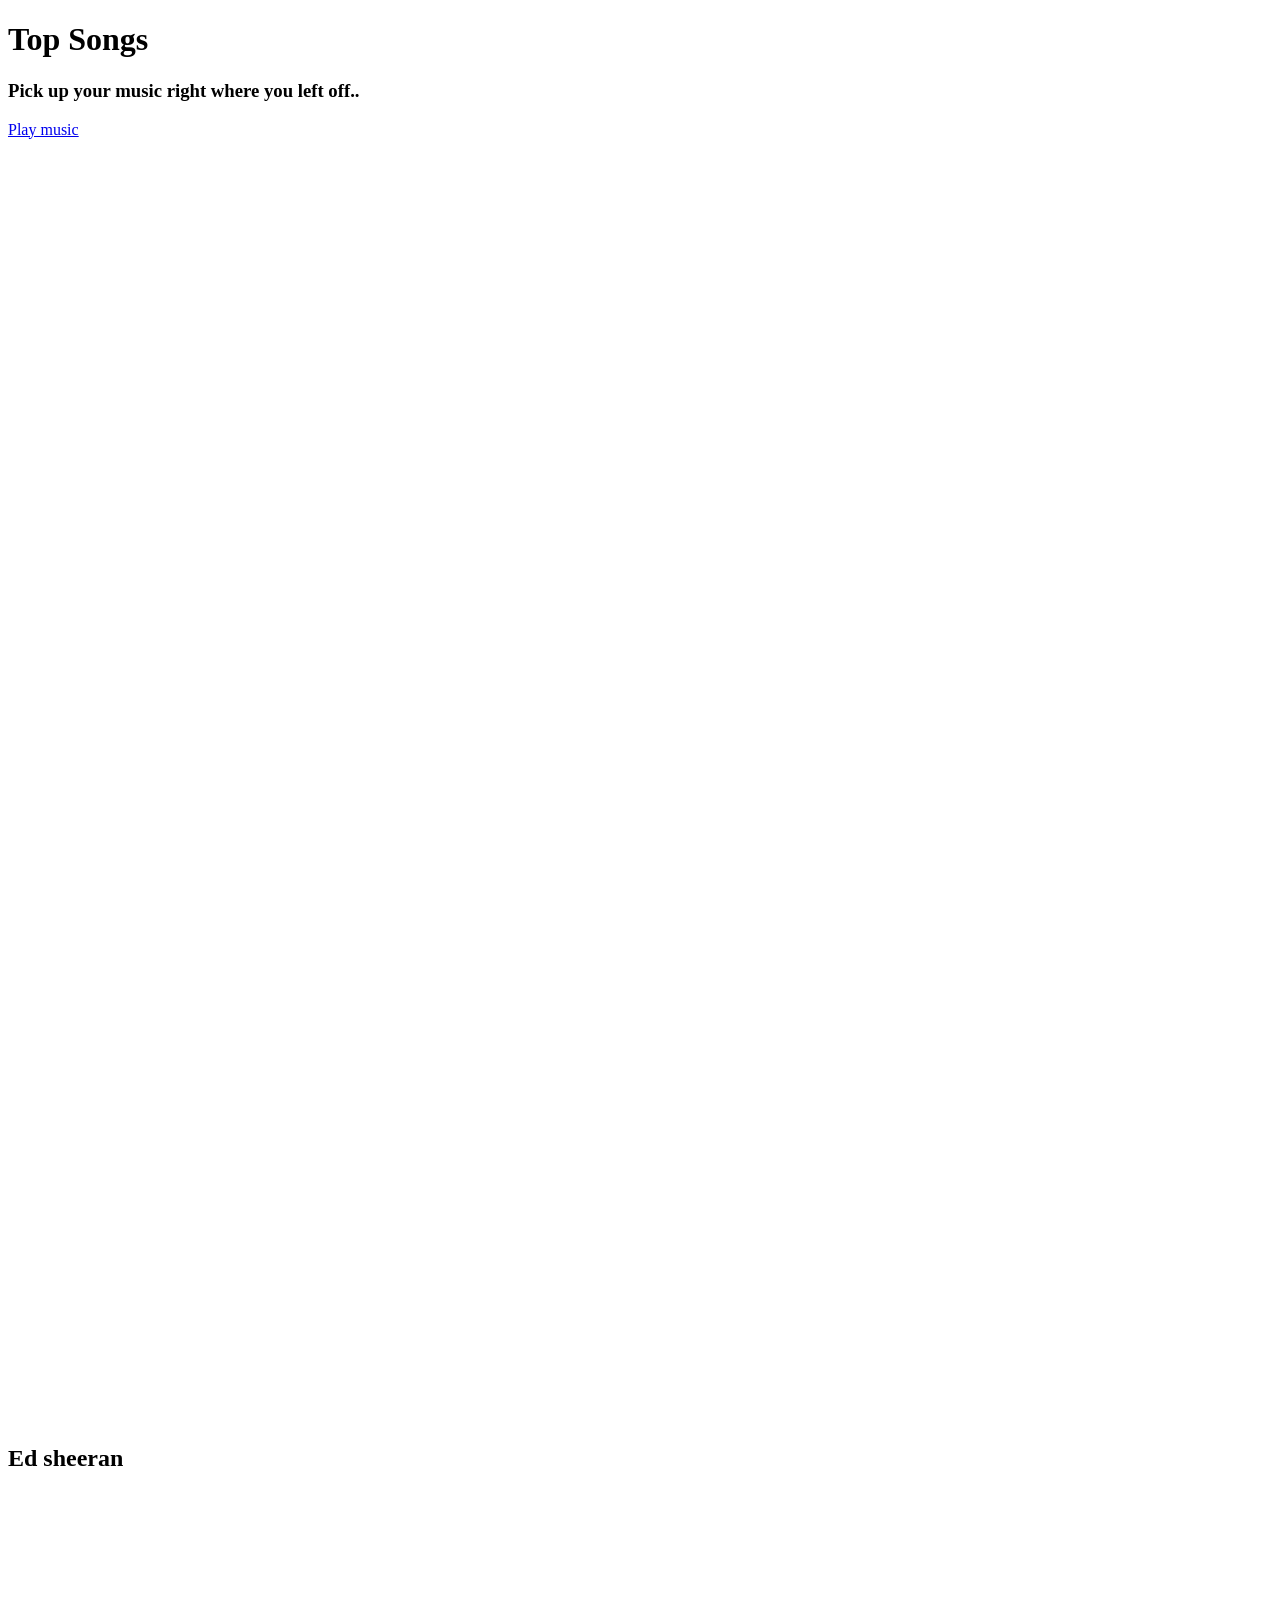
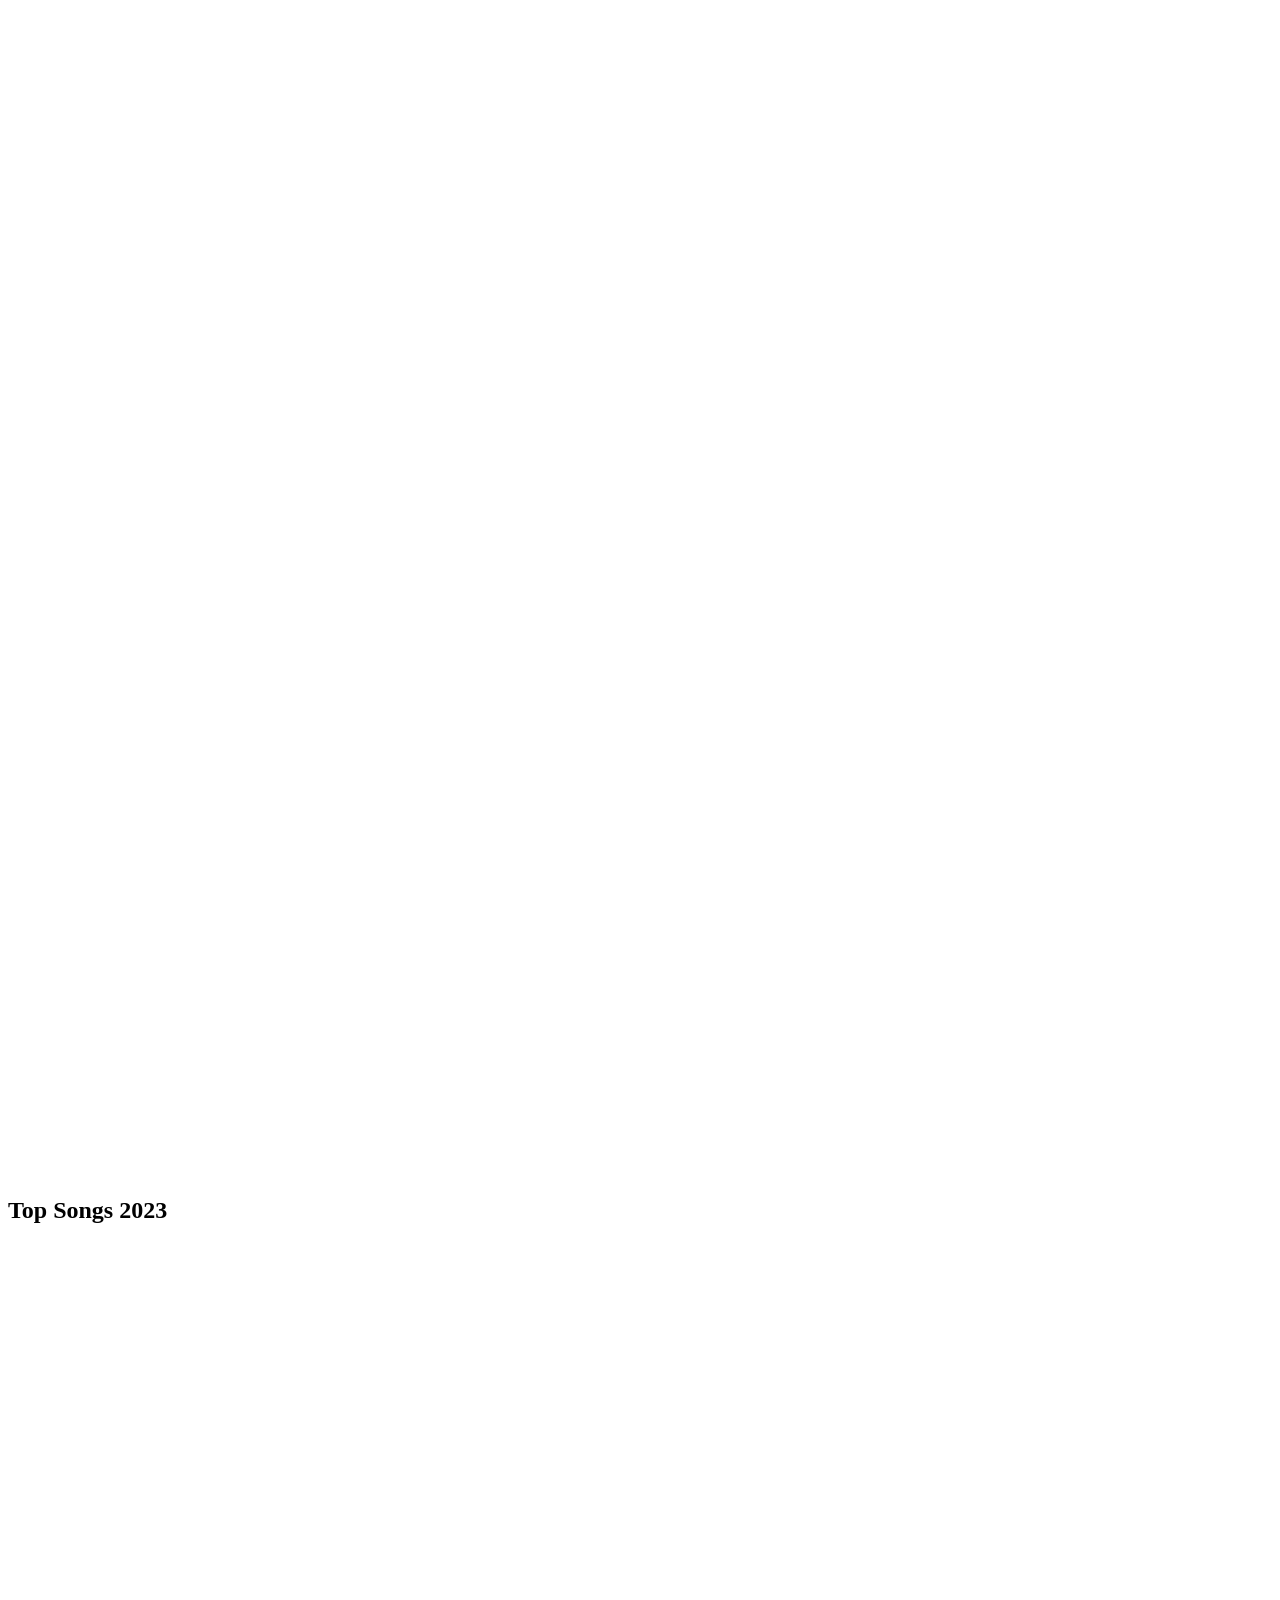
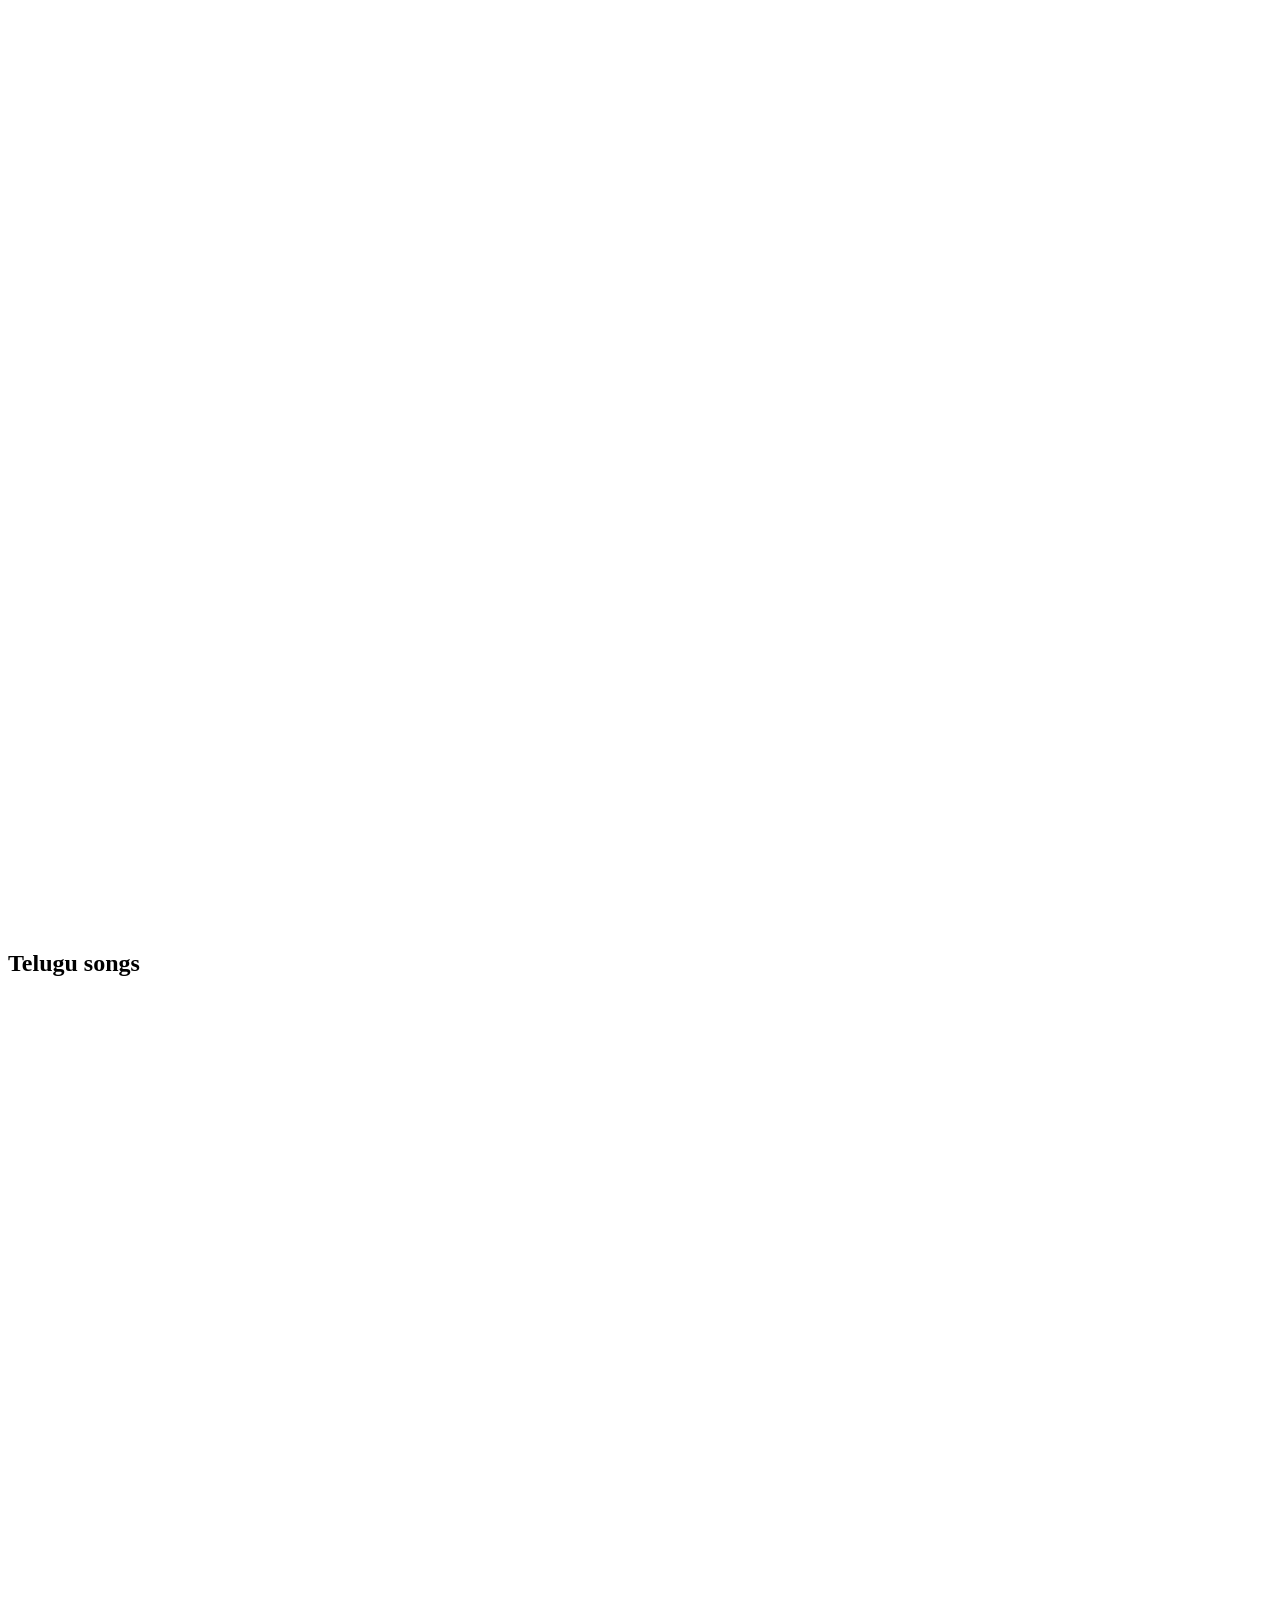
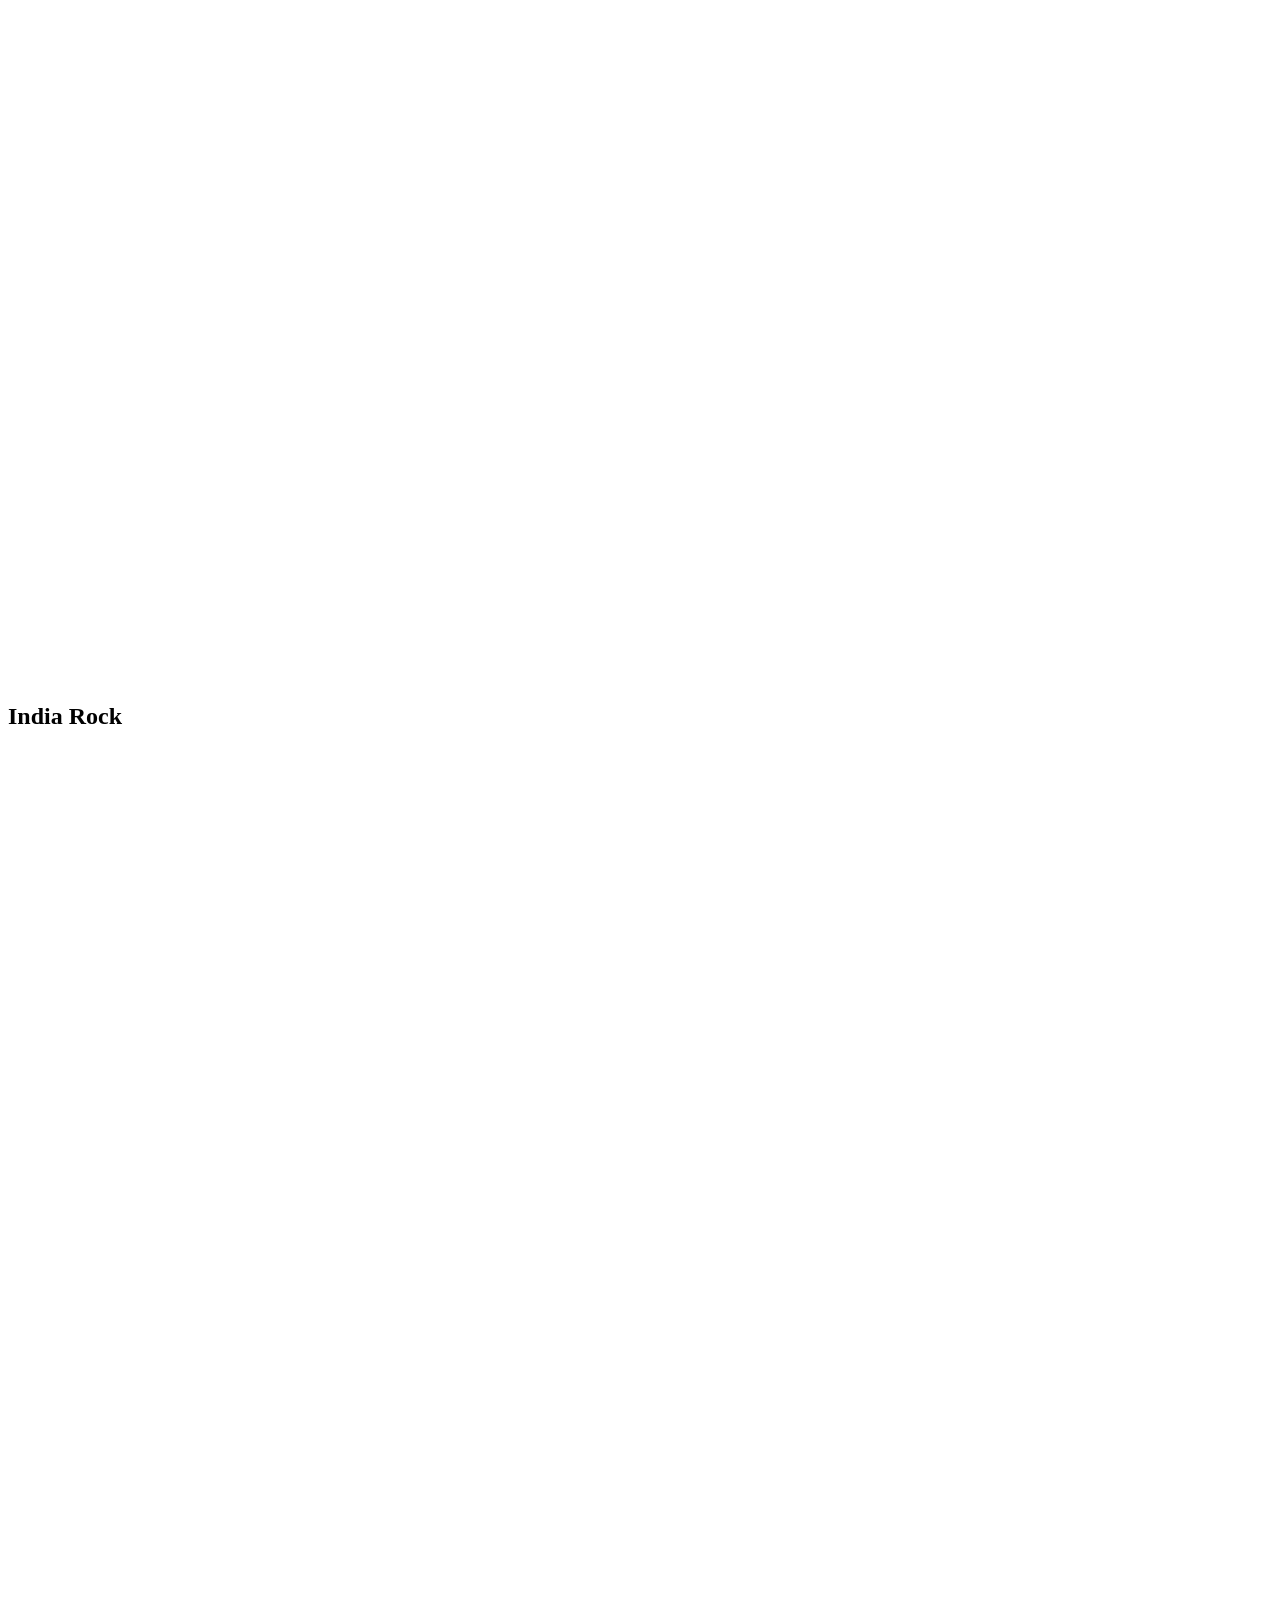
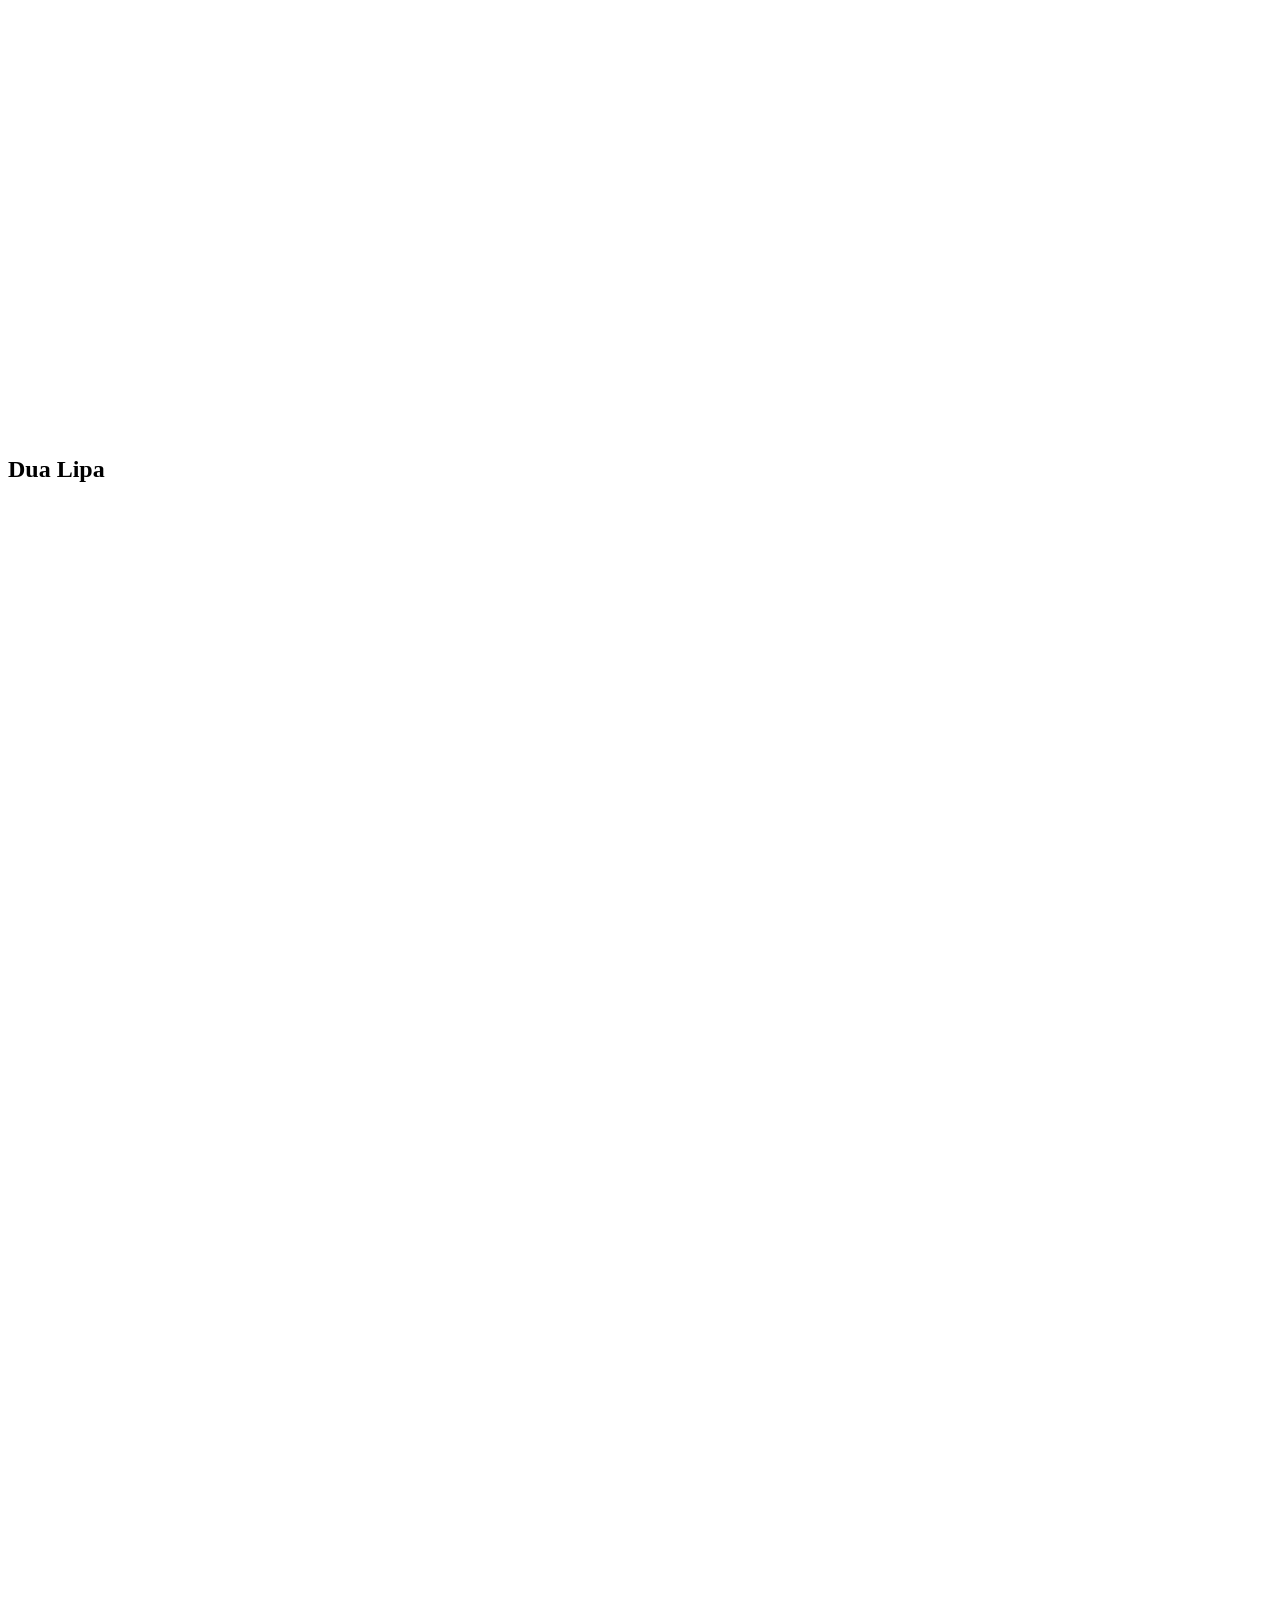
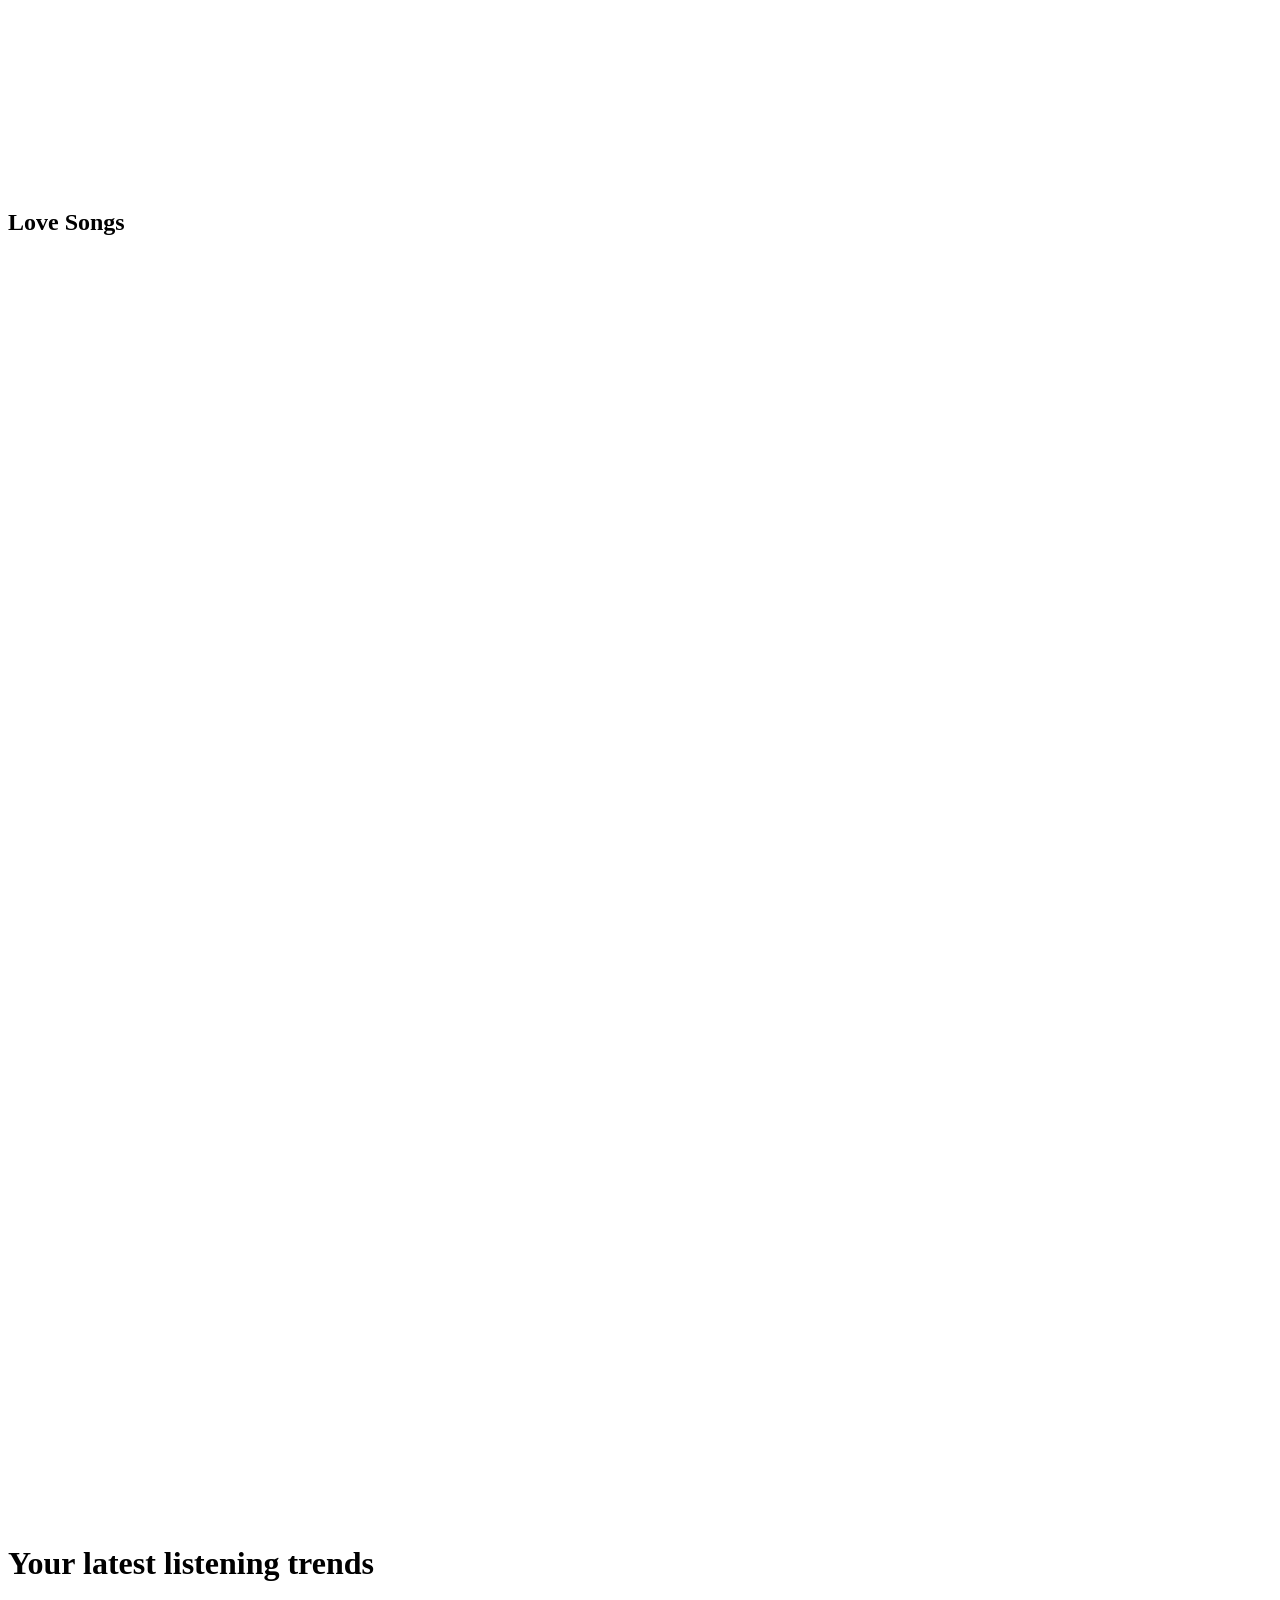
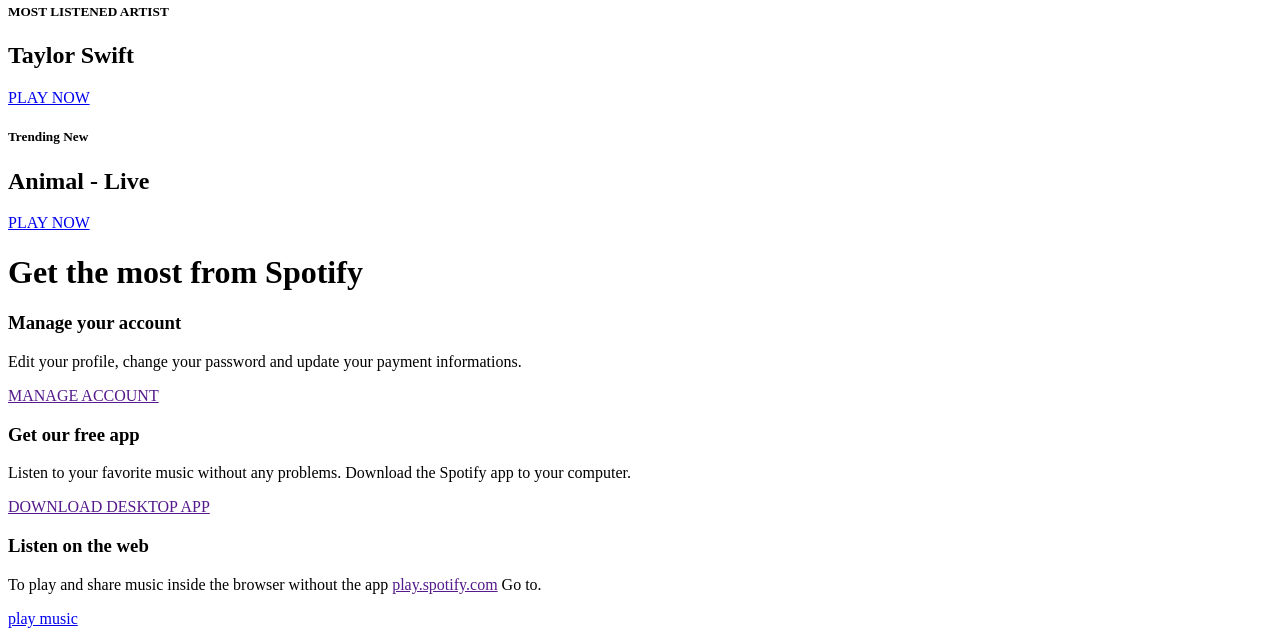
==== index.html @ aa1a3531 "Added Pages / Html" ====
<!DOCTYPE html>
<html lang="en">
	<head>
		<meta charset="UTF-8" />
		<meta name="viewport" content="width=device-width, initial-scale=1.0" />
		<link rel="stylesheet" href="./css/main.css" />
		<link rel="stylesheet" href="./css/fonts.css" />
		<link rel="stylesheet" href="./css/animation.css">
		<link rel="stylesheet" href="./css/responsive.css">
		<title>Listening is everything - Spotify</title>
		<link rel="icon" href="https://www.scdn.co/i/_global/favicon.png" />
		<link
			href="https://fonts.googleapis.com/css2?family=DM+Sans:wght@400;500;700&display=swap"
			rel="stylesheet"
		/>
	</head>
	<body>
		<!--Header-->
		<custom-header></custom-header>
		<!--Header-->

		<div class="home_main">
			<div class="hm_gradient-1"></div>
			<div class="hm_gradient-2"></div>
			<div class="container hm_cont">
				<span class="home_text">
					<!-- <small>Recently Songs</small> -->
					<h1 class="">Top Songs</h1>
					<h3>Pick up your music right where you left off..</h3>
					<!-- <a class="green_btn" role="button" href="https://spotify-clone-oguz3.web.app/">Play music</a> -->
					<a class="green_btn" role="button" href="Spotify-songs/songs.html">Play music</a>
                </span>
                <span class="home_cards">
                    <div class="hm_card opacity_anim">
                        <div class="box">
                            <img src="./assets/b3.jpg" alt="">
                        </div>
                        <div class="box_details">
							<div class="play-icon">
								<a href="Spotify-songs/songs.html">
									<svg id="album-play" viewBox="0 0 25.4 25.4">
										<path fill="#ffffff" d="M12.7,25.4A12.7,12.7,0,1,1,25.4,12.7,12.71,12.71,0,0,1,12.7,25.4Zm0-24A11.3,11.3,0,1,0,24,12.7,11.31,11.31,0,0,0,12.7,1.4Z"></path>
										<path fill="#ffffff" d="M11,16.47,17,13a.34.34,0,0,0,0-.59L11,8.93a.34.34,0,0,0-.51.29v7A.34.34,0,0,0,11,16.47Z"></path>
										<path fill="#ffffff" d="M12.7,25.4A12.7,12.7,0,1,1,25.4,12.7,12.71,12.71,0,0,1,12.7,25.4Zm0-24A11.3,11.3,0,1,0,24,12.7,11.31,11.31,0,0,0,12.7,1.4Z"></path>
										<path fill="#ffffff" d="M11,16.47,17,13a.34.34,0,0,0,0-.59L11,8.93a.34.34,0,0,0-.51.29v7A.34.34,0,0,0,11,16.47Z"></path>
									</svg>
								</a>
							</div>
							<h2>Ed sheeran</h2>
						</div>
                    </div>
                    <div class="hm_card opacity_anim-1d">
                        <div class="box">
                            <img src="./assets/b1.jfif" alt="">
                        </div>
                        <div class="box_details">
							<div class="play-icon">
								<a href="Spotify-songs/songs.html">
									<svg id="album-play" viewBox="0 0 25.4 25.4">
										<path fill="#ffffff" d="M12.7,25.4A12.7,12.7,0,1,1,25.4,12.7,12.71,12.71,0,0,1,12.7,25.4Zm0-24A11.3,11.3,0,1,0,24,12.7,11.31,11.31,0,0,0,12.7,1.4Z"></path>
										<path fill="#ffffff" d="M11,16.47,17,13a.34.34,0,0,0,0-.59L11,8.93a.34.34,0,0,0-.51.29v7A.34.34,0,0,0,11,16.47Z"></path>
										<path fill="#ffffff" d="M12.7,25.4A12.7,12.7,0,1,1,25.4,12.7,12.71,12.71,0,0,1,12.7,25.4Zm0-24A11.3,11.3,0,1,0,24,12.7,11.31,11.31,0,0,0,12.7,1.4Z"></path>
										<path fill="#ffffff" d="M11,16.47,17,13a.34.34,0,0,0,0-.59L11,8.93a.34.34,0,0,0-.51.29v7A.34.34,0,0,0,11,16.47Z"></path>
									</svg>
								</a>
							</div>
							<h2> Top Songs 2023</h2>
						</div>
                    </div>
                    <div class="hm_card opacity_anim-2d">
                        <div class="box">
                            <img src="./assets/b5.jfif" alt="">
                        </div>
                        <div class="box_details">
							<div class="play-icon">
								<a href="Spotify-songs/songs.html#8">
									<svg id="album-play" viewBox="0 0 25.4 25.4">
										<path fill="#ffffff" d="M12.7,25.4A12.7,12.7,0,1,1,25.4,12.7,12.71,12.71,0,0,1,12.7,25.4Zm0-24A11.3,11.3,0,1,0,24,12.7,11.31,11.31,0,0,0,12.7,1.4Z"></path>
										<path fill="#ffffff" d="M11,16.47,17,13a.34.34,0,0,0,0-.59L11,8.93a.34.34,0,0,0-.51.29v7A.34.34,0,0,0,11,16.47Z"></path>
										<path fill="#ffffff" d="M12.7,25.4A12.7,12.7,0,1,1,25.4,12.7,12.71,12.71,0,0,1,12.7,25.4Zm0-24A11.3,11.3,0,1,0,24,12.7,11.31,11.31,0,0,0,12.7,1.4Z"></path>
										<path fill="#ffffff" d="M11,16.47,17,13a.34.34,0,0,0,0-.59L11,8.93a.34.34,0,0,0-.51.29v7A.34.34,0,0,0,11,16.47Z"></path>
									</svg>
								</a>
							</div>
							<h2>Telugu songs</h2>
						</div>
                    </div>
                    <div class="hm_card opacity_anim">
                        <div class="box">
                            <img src="./assets/b8.jfif" alt="">
                        </div>
                        <div class="box_details">
							<div class="play-icon">
								<a href="https://open.spotify.com/album/1zRi3hQRS6HAUCf84qMnN8">
									<svg id="album-play" viewBox="0 0 25.4 25.4">
										<path fill="#ffffff" d="M12.7,25.4A12.7,12.7,0,1,1,25.4,12.7,12.71,12.71,0,0,1,12.7,25.4Zm0-24A11.3,11.3,0,1,0,24,12.7,11.31,11.31,0,0,0,12.7,1.4Z"></path>
										<path fill="#ffffff" d="M11,16.47,17,13a.34.34,0,0,0,0-.59L11,8.93a.34.34,0,0,0-.51.29v7A.34.34,0,0,0,11,16.47Z"></path>
										<path fill="#ffffff" d="M12.7,25.4A12.7,12.7,0,1,1,25.4,12.7,12.71,12.71,0,0,1,12.7,25.4Zm0-24A11.3,11.3,0,1,0,24,12.7,11.31,11.31,0,0,0,12.7,1.4Z"></path>
										<path fill="#ffffff" d="M11,16.47,17,13a.34.34,0,0,0,0-.59L11,8.93a.34.34,0,0,0-.51.29v7A.34.34,0,0,0,11,16.47Z"></path>
									</svg>
								</a>
							</div>
							<h2>India Rock</h2>
						</div>
                    </div>
                    <div class="hm_card opacity_anim-1d">
                        <div class="box">
                            <img src="./assets/b7.webp" alt="">
                        </div>
                        <div class="box_details">
							<div class="play-icon">
								<a href="https://open.spotify.com/artist/6M2wZ9GZgrQXHCFfjv46we">
									<svg id="album-play" viewBox="0 0 25.4 25.4">
										<path fill="#ffffff" d="M12.7,25.4A12.7,12.7,0,1,1,25.4,12.7,12.71,12.71,0,0,1,12.7,25.4Zm0-24A11.3,11.3,0,1,0,24,12.7,11.31,11.31,0,0,0,12.7,1.4Z"></path>
										<path fill="#ffffff" d="M11,16.47,17,13a.34.34,0,0,0,0-.59L11,8.93a.34.34,0,0,0-.51.29v7A.34.34,0,0,0,11,16.47Z"></path>
										<path fill="#ffffff" d="M12.7,25.4A12.7,12.7,0,1,1,25.4,12.7,12.71,12.71,0,0,1,12.7,25.4Zm0-24A11.3,11.3,0,1,0,24,12.7,11.31,11.31,0,0,0,12.7,1.4Z"></path>
										<path fill="#ffffff" d="M11,16.47,17,13a.34.34,0,0,0,0-.59L11,8.93a.34.34,0,0,0-.51.29v7A.34.34,0,0,0,11,16.47Z"></path>
									</svg>
								</a>
							</div>
							<h2>Dua Lipa</h2>
						</div>
                    </div>
                    <div class="hm_card opacity_anim-2d">
                        <div class="box">
                            <img src="./assets/b4.jfif" alt="">
                        </div>
                        <div class="box_details">
							<div class="play-icon">
								<a href="https://open.spotify.com/artist/1mYsTxnqsietFxj1OgoGbG">
									<svg id="album-play" viewBox="0 0 25.4 25.4">
										<path fill="#ffffff" d="M12.7,25.4A12.7,12.7,0,1,1,25.4,12.7,12.71,12.71,0,0,1,12.7,25.4Zm0-24A11.3,11.3,0,1,0,24,12.7,11.31,11.31,0,0,0,12.7,1.4Z"></path>
										<path fill="#ffffff" d="M11,16.47,17,13a.34.34,0,0,0,0-.59L11,8.93a.34.34,0,0,0-.51.29v7A.34.34,0,0,0,11,16.47Z"></path>
										<path fill="#ffffff" d="M12.7,25.4A12.7,12.7,0,1,1,25.4,12.7,12.71,12.71,0,0,1,12.7,25.4Zm0-24A11.3,11.3,0,1,0,24,12.7,11.31,11.31,0,0,0,12.7,1.4Z"></path>
										<path fill="#ffffff" d="M11,16.47,17,13a.34.34,0,0,0,0-.59L11,8.93a.34.34,0,0,0-.51.29v7A.34.34,0,0,0,11,16.47Z"></path>
									</svg>
								</a>
							</div>
							<h2>Love Songs</h2>
						</div>
                    </div>
                </span>
            </div>
            <div class="container">
                <div class="arrow-scroll-down slide-top">
                    <a href="#last_listen">
						<svg id="arrow-scroll-down" viewBox="0 0 32 32">
							<polygon fill="#ffffff" points="15.98 22.43 7.28 13.73 8.7 12.32 15.98 19.6 23.28 12.3 24.7 13.72 15.98 22.43"></polygon>
							<path fill="#ffffff" d="M16,32A16,16,0,1,1,32,16,16,16,0,0,1,16,32ZM16,2A14,14,0,1,0,30,16,14,14,0,0,0,16,2Z"></path>
						</svg>
					</a>
                </div>
            </div>
        </div>
        
        <div id="last_listen" class="last_listen">
            <div class="container">
                <h1>
Your latest listening trends</h1>
                <div class="ll_row">
                    <span >
                        <div class="ll_card">
                            <span class="txt">
                                <h5>MOST LISTENED ARTIST</h5>
                                <h2>Taylor Swift</h2>
                                <a href="Spotify-songs/songs.html">PLAY NOW</a>
                            </span>
                            <span class="img">
                                <img src="./assets/b2.png" alt="">
                            </span>
                            <span class="bg_filt"></span>
                        </div>
                    </span>
                    <span >
                        <div class="ll_card">
                            <span class="txt">
                                <h5>Trending New</h5>
                                <h2>Animal - Live</h2>
                                <a href="Spotify-songs/songs.html">PLAY NOW</a>
                            </span>
                            <span class="img">
                                <img src="./assets/b9.jpg" alt="">
                            </span>
                            <span class="bg_filt"></span>
                        </div>
                    </span>
                </div>
            </div>
		</div>
		
		<div class="home_links">
			<div class="container">
				<h1 class="title-1">Get the most from Spotify</h1>
			</div>
			<div class="container links">
				<div class="account_link">
					<h3 class="subtitle-1">Manage your account</h3>
					<p class="parag-1">Edit your profile, change your password and update your payment informations.</p>
					<a class="a_link" href="">MANAGE ACCOUNT</a>
				</div>
				<div class="app_link">
					<h3 class="subtitle-1">Get our free app</h3>
					<p class="parag-1">Listen to your favorite music without any problems. Download the Spotify app to your computer.</p>
					<a class="a_link" href="">DOWNLOAD DESKTOP APP</a>
				</div>
				<div class="web_link">
					<h3 class="subtitle-1">Listen on the web</h3>
					<p class="parag-1">To play and share music inside the browser without the app <a class="a_link" href="">play.spotify.com</a> Go to.</p>
					<a class="a_link" href="https://spotify-clone-oguz3.web.app/">play music</a>
				</div>
			</div>
		</div>

		<!--Footer-->
		<custom-footer></custom-footer>
		<!--Footer-->

		<div id="opacity" class="opacity"></div>
		<script src="./component/header.js"></script>
		<script src="./component/footer.js"></script>
		<script src="./js/main.js"></script>
	</body>
</html>
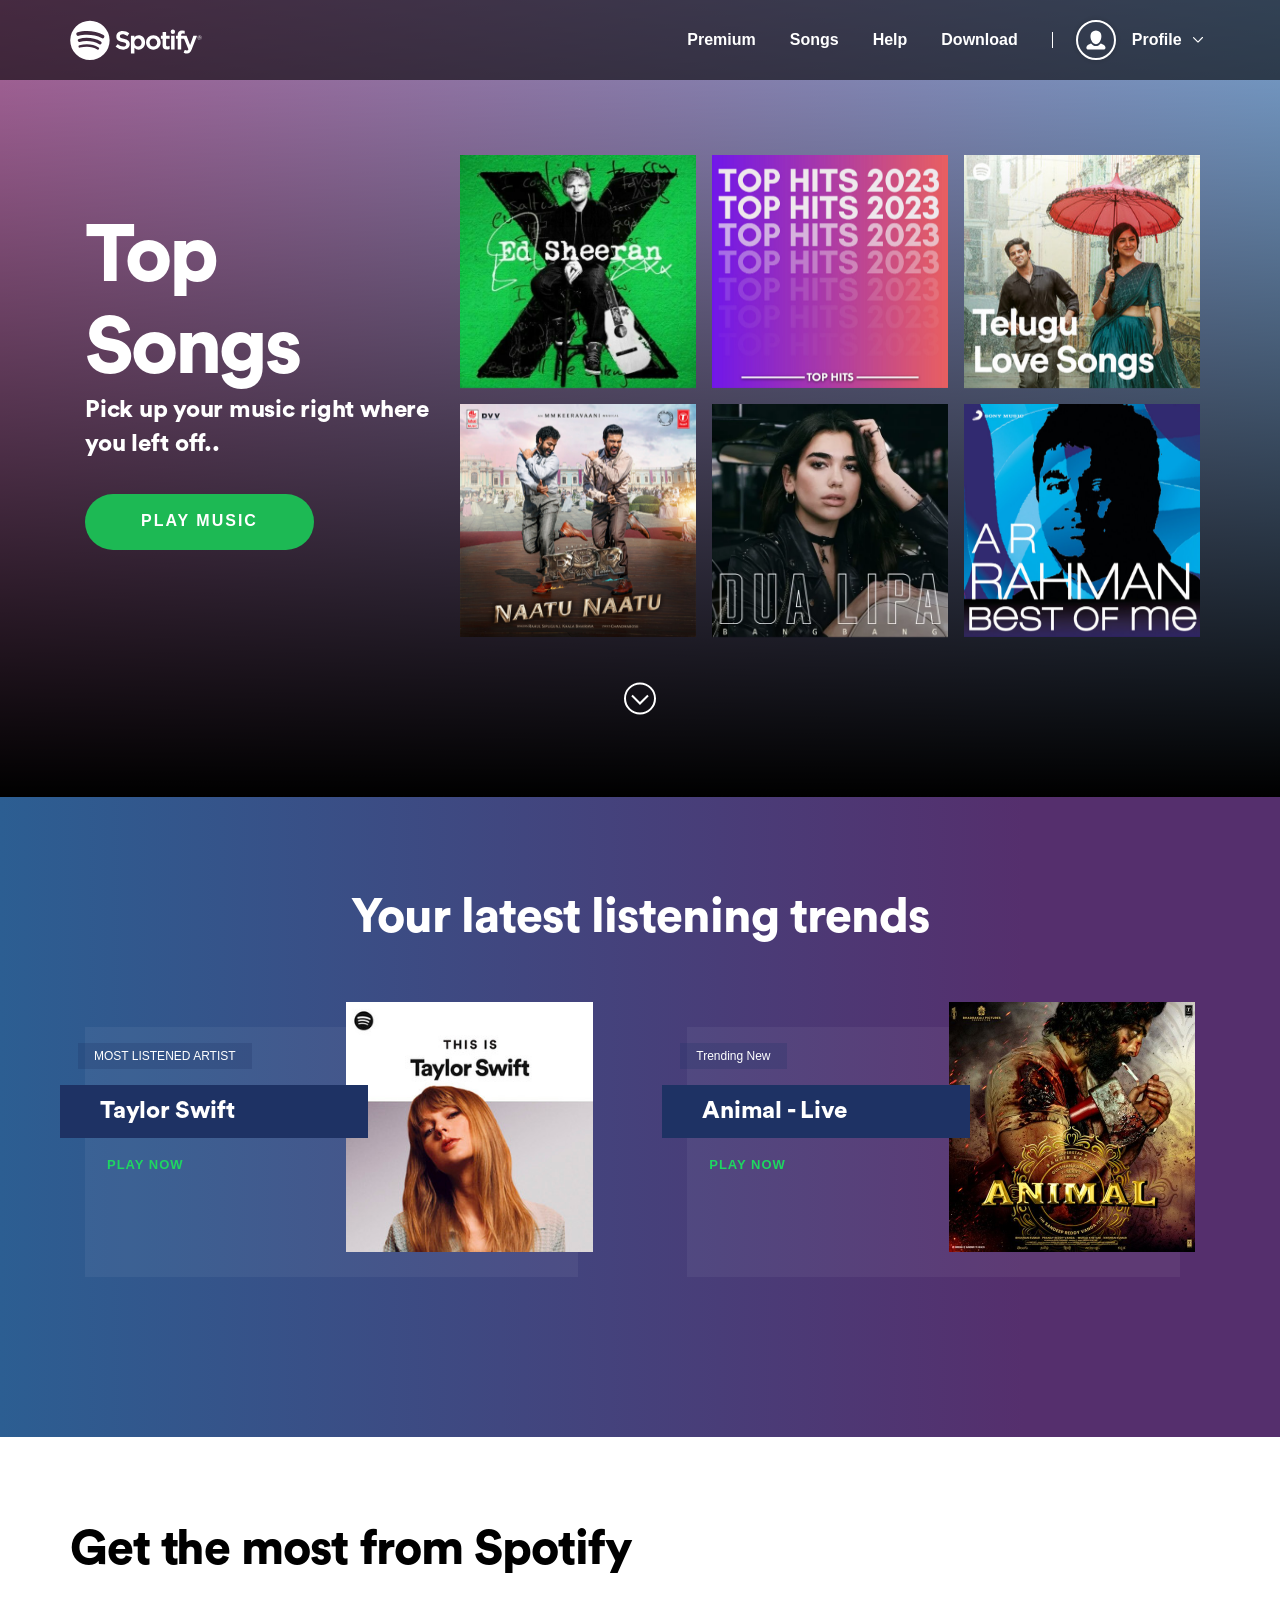
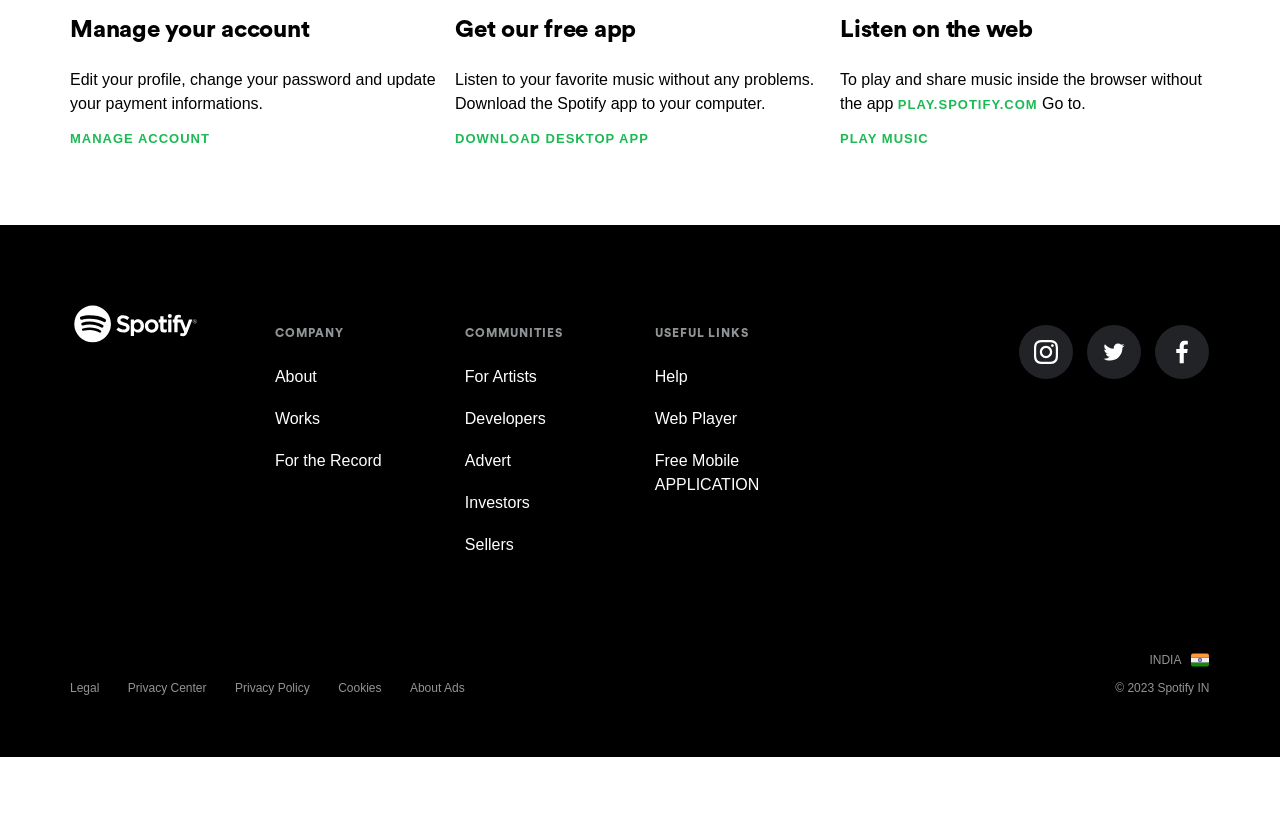
==== commit 180a77b1: "Changed the paths" ====
--- a/index.html
+++ b/index.html
@@ -28,7 +28,7 @@
 					<h1 class="">Top Songs</h1>
 					<h3>Pick up your music right where you left off..</h3>
 					<!-- <a class="green_btn" role="button" href="https://spotify-clone-oguz3.web.app/">Play music</a> -->
-					<a class="green_btn" role="button" href="Spotify-songs/songs.html">Play music</a>
+					<a class="green_btn" role="button" href="#">Play music</a>
                 </span>
                 <span class="home_cards">
                     <div class="hm_card opacity_anim">
--- a/css/main.css
+++ b/css/main.css
@@ -0,0 +1,923 @@
+:root {
+    --fadednav: rgba(0, 0, 0, 0.6);
+	--black: #000;
+	--white: #fff;
+    --faded: #d9dadc;
+    --linkgreen: #1DB954;
+    --hvrgreen: #1ed760;
+    --homebgcolor:#2D46B9;
+    --secondary: #919496;
+    --premiumblue: #1d75de;
+}
+html{
+    scroll-behavior: smooth;
+}
+* {
+	-webkit-box-sizing: border-box;
+	box-sizing: border-box;
+}
+body {
+	margin: 0;
+}
+.container {
+	width: 1170px;
+	margin: 0 auto;
+	padding: 0 15px;
+}
+.opacity{
+    position: absolute;
+    width: 100%;
+    height: 100vh;
+    top: 0;
+    left: 0;
+    z-index: -1;
+}
+.opacity.opa {
+    background-color: var(--fadednav);
+    z-index: 8;
+    overflow-x: hidden;
+}
+body.opa{
+    overflow-y: hidden;
+}
+/*
+    Header
+*/
+header {
+    background-color: var(--fadednav);
+    position: fixed;
+    right: 0;
+    left: 0;
+    top: 0;
+    z-index: 9;
+    transition: .4s;
+}
+.header {
+	display: grid;
+	grid-template-columns: 150px auto;
+	align-items: center;
+    height: 80px;
+}
+.navigation ul {
+	padding: 0px;
+	margin: 0px;
+	width: fit-content;
+	margin-left: auto;
+    display: flex;
+    align-items: center;
+}
+.navigation ul li {
+    display: inline-block;
+    position: relative;
+}
+.header .logo {
+	width: 132px;
+	height: 40px;
+	display: inline-block;
+}
+.header .logo svg {
+	fill: var(--white);
+}
+.vertical_separator {
+	display: inline-block;
+	height: 16px;
+	width: 1px;
+	background-color: var(--white);
+	margin: auto 17px;
+}
+.profile_btn{
+    margin-left: 7px;
+    background-color: transparent;
+    border: none;
+    cursor: pointer;
+    -webkit-box-align: center;
+    -ms-flex-align: center;
+    align-items: center;
+    text-decoration: none;
+    font: inherit;
+    font-weight: 700;
+    outline: none;
+    display: -webkit-box;
+    display: -ms-flexbox;
+    display: flex;
+    margin: 0;
+}
+.usericon{
+    border: 2px solid var(--white);
+    margin: auto 6px auto 10px;
+    border-radius: 50%;
+    -webkit-box-shadow: 0 0 5px 2px rgba(0, 0, 0, 0.1);
+    box-shadow: 0 0 5px 2px rgba(0, 0, 0, 0.1);
+    width: 40px;
+    height: 40px;
+    display: inline-block;
+}
+.profile_btn .usericon{
+    display: inline-block;
+}
+.usericon svg{
+    padding: 7px;
+    fill: var(--white);
+    height: 100%;
+    width: 100%;
+}
+.profile-title{
+    margin: auto 0;
+    display: inline-block;
+}
+.profile-title span{
+    margin: auto 0 auto 10px;
+    display: inline-block;
+    color: var(--white);
+}
+.profile-title svg{
+    margin: auto 0 auto 6px;
+    fill: var(--white);
+    width: 12px;
+    height: 12px;
+}
+.profile_btn:hover .profile-title span{
+    color: var(--hvrgreen);
+}
+.profile_btn:hover .usericon{
+    border-color: var(--hvrgreen);
+}
+.profile_btn:hover .usericon svg,
+.profile_btn:hover .profile-title svg{
+    fill: var(--hvrgreen);
+}
+.profileMenu{
+    display: none;
+    position: absolute;
+    top: 100%;
+    margin-top: 8px;
+    right: -11px;
+}
+.profileMenu.active{
+    display: block !important;
+}
+.profile-title svg.transform{
+    transform: rotateZ(180deg);
+}
+.profileMenu ul{
+    margin: 2px 0 0;
+    background-color: var(--white);
+    border-radius: 3px;
+    -webkit-box-shadow: 0 0 30px 0 rgba(0, 0, 0, 0.2);
+    box-shadow: 0 0 30px 0 rgba(0, 0, 0, 0.2);
+    padding: 10px 0;
+    display: -webkit-box;
+    display: -ms-flexbox;
+    display: flex;
+    -webkit-box-orient: vertical;
+    -webkit-box-direction: normal;
+    -ms-flex-direction: column;
+    flex-direction: column;
+    align-items: baseline;
+    min-width: 160px;
+}
+.profileMenu ul:before{
+    border-left: 16px solid transparent;
+    border-right: 16px solid transparent;
+    right: 7px;
+    border-bottom: 16px solid var(--white);
+    content: "";
+    display: block;
+    position: absolute;
+    width: 0;
+    height: 0;
+    top: -12px;
+}
+.profileMenu ul li{
+    padding: 0;
+    display: block;
+    letter-spacing: 0;
+}
+.profileMenu ul li a{
+    padding: 4px 16px 3px;
+    display: block;
+    line-height: 1.5;
+    font-size: 16px;
+    font-weight: 700;
+    color: var(--black);
+    text-align: left;
+}
+.profileMenu ul li a.faded{
+    color: var(--secondary);
+}
+.profileMenu ul li a:hover{
+    color: var(--hvrgreen);
+}
+.profile_icon-mobile{
+    margin-left: auto;
+    display: none;
+    align-items: center;
+}
+.container-togg{
+	display: none;
+    cursor: pointer;
+    margin-left: auto;
+    position: relative;
+    z-index: 99;
+}
+.usericon {
+	display: none;
+    cursor: pointer;
+    margin-left: auto;
+    position: relative;
+}
+.bar1,
+.bar2,
+.bar3 {
+	width: 22px;
+	height: 3px;
+	background-color:var(--white);
+	margin: 4px 0;
+    transition: 0.2s;
+    border-radius: 1px;
+}
+.change .bar1 {
+	-webkit-transform: rotate(-45deg) translate(-4px, 2px);
+	transform: rotate(-45deg) translate(-4px, 2px);
+}
+.change .bar2 {
+	opacity: 0;
+}
+.change .bar3 {
+	-webkit-transform: rotate(45deg) translate(-7px, -7px);
+	transform: rotate(45deg) translate(-7px, -7px);
+}
+.sidenav {
+	height: 100%;
+	width: 0;
+	position: fixed;
+	z-index: 9;
+	top: 0;
+	right: 0;
+	background-color: var(--black);
+	overflow-x: hidden;
+    transition: 0.25s;
+    transition-timing-function: ease-in;
+    opacity: 0;
+    border-width: 0;
+    margin: 0;
+    padding: 38px 0px 38px 0px;
+    max-width: 100vw !important;
+}
+.sidenav ul{
+    margin: 0;
+    padding: 0;
+    display: inline;
+    list-style: none;
+}
+.sidenav ul li{
+    margin: 0;
+    display: block;
+}
+.sidenav .h_separator{
+    margin: 18px 0 40px;
+    height: 2px;
+    width: 20px;
+    background-color: var(--white);
+}
+.sidenav-logo{
+    display: inline-block;
+    height: 27px;
+    width: 89px;
+    position: absolute;
+    bottom: 38px;
+    left: 38px;
+}
+.sidenav-logo svg{
+    fill: var(--white);
+}
+.sidenav.open {
+    width: 447px !important;
+    opacity: 1 !important;
+    padding: 38px !important;
+}
+/*
+    Header
+*/
+
+.home_main{
+    width: 100%;
+    position: relative;
+    overflow: hidden;
+    margin-top: -80px;
+}
+.hm_gradient-1{
+    width: 100%;
+    height: 100%;
+    position: absolute;
+    background-color: #509BF5;
+    background-image: -webkit-gradient(linear, left top, right top, from(#c074b2), to(#8ab5e8));
+    background-image: linear-gradient(90deg, #c074b2, #8ab5e8);
+}
+.hm_gradient-2{
+    width: 100%;
+    height: 100%;
+    position: absolute;
+    background-image: -webkit-gradient(linear, left top, left bottom, from(transparent), to(#000));
+    background-image: linear-gradient(transparent, #000);
+}
+.hm_cont{
+    display: grid;
+    grid-template-columns: 4fr 8fr;
+    margin-top: 235px;
+    position: relative;
+}
+.home_text{
+    display: flex;
+    flex-direction: column;
+    align-self: center;
+    align-items: baseline;
+    padding-left: 15px;
+    padding-right: 15px;
+}
+.green_btn{
+    display: inline-block;
+    margin: 32px 0;
+    font-size: 16px;
+    line-height: 1;
+    border-radius: 50px;
+    padding: 19px 56px 21px;
+    color: var(--white);
+    background-color: #1DB954;
+    transition-duration: .3s;
+    border-width: 0;
+    letter-spacing: 2px;
+    min-width: 160px;
+    text-transform: uppercase;
+    white-space: normal;
+    border-radius: 50px;
+    font-weight: 700;
+    cursor: pointer;
+}
+.green_btn:hover{
+    background-color: var(--hvrgreen);
+}
+.black_btn{
+    display: inline-block;
+    margin: 40px 0;
+    font-size: 14px;
+    line-height: 1;
+    border-radius: 50px;
+    padding: 17px 48px;
+    color: var(--white);
+    background-color: rgb(25, 20, 20);
+    border: 2px solid rgb(25, 20, 20) !important;
+    transition-duration: .3s;
+    border-width: 0;
+    letter-spacing: 2px;
+    min-width: 160px;
+    text-transform: uppercase;
+    white-space: normal;
+    border-radius: 50px;
+    font-weight: 700;
+    cursor: pointer;
+}
+.black_btn:hover{
+    transform: scale(1.04);
+    background-color: rgb(83, 79, 79);
+}
+.home_cards{
+    display: grid;
+    grid-template-columns: 1fr 1fr 1fr;
+    grid-template-rows: 233px 233px;
+    column-gap: 16px;
+    row-gap: 16px;
+    padding-left: 10px;
+    padding-right: 10px;
+    margin: 0px;
+}
+.hm_card{
+    position: relative;
+    cursor: pointer;
+}
+.box img {
+    width: 100%;
+    height: 233px;
+    object-fit: cover;
+}
+.box_details{
+    position: absolute;
+    top: 0;
+    left: 0;
+    width: 100%;
+    height: 100%;
+    z-index: 1;
+    display: flex;
+    flex-direction: column;
+    align-items: center;
+    justify-content: center;
+    transition: all 0.2s ease-in-out;
+    background: rgba(0, 0, 0, 0.8);
+    opacity: 0;
+}
+.play-icon{
+    width: 25px;
+    height: 25px;
+}
+.hm_card:hover .box_details{
+    opacity: 1;
+}
+.arrow-scroll-down{
+    width: 32px;
+    height: 43px;
+    display: block;
+    margin: 0 auto;
+    padding-top: 40px;
+    padding-bottom: 120px;
+}
+.arrow-scroll-down svg{
+    fill: #fff;
+    width: 32px;
+    height: 43px;
+    position: relative;
+}
+.last_listen{
+    background-color: #1E3264;
+    background-image: -webkit-gradient(linear, left top, right top, from(#2c5e92), color-stop(80%, #552f6d));
+    background-image: linear-gradient(90deg, #2c5e92 0%, #552f6d 80%);
+}
+.last_listen .container{
+    padding-top: 60px;
+    padding-bottom: 160px;
+}
+.last_listen .ll_row{
+    display: grid;
+    grid-template-columns: 45% 45%;
+    justify-content: space-between;
+    padding-left: 15px;
+    padding-right: 30px;
+}
+.last_listen .ll_card{
+    display: grid;
+    grid-template-columns: 50% 50%;
+    grid-template-rows: 250px;
+    position: relative;
+}
+.last_listen .ll_card img{
+    width: 100%;
+    height: 100%;
+    object-fit: cover;
+}
+.last_listen .ll_card .txt{
+    position: relative;
+    z-index: 3;
+}
+.last_listen .ll_card .img{
+    position: relative;
+    z-index: 2;
+    position: relative;
+    left: 15px;
+    bottom: 25px;
+}
+.last_listen .bg_filt{
+    position: absolute;
+    z-index: 1;
+    width: 100%;
+    height: 100%;
+    left: 0;
+    top: 0;
+    background-color: #ffffff;
+    opacity: 0.05;
+}
+.home_links{
+    padding-top: 60px;
+    padding-bottom: 80px;
+}
+.home_links .container.links{
+    display: grid;
+    grid-template-columns: 1fr 1fr 1fr;
+    column-gap: 15px;
+}
+.home_links .account_link,
+.home_links .app_link,
+.home_links .web_link{
+    display: flex;
+    flex-direction: column;
+}
+.home_links .account_link a,
+.home_links .app_link a,
+.home_links .web_link a{
+    margin-top: auto;
+}
+.premium-head{
+    background-color: var(--premiumblue);
+    padding-top: 80px;
+}
+.premium-head .container{
+    padding: 141px 15px;
+}
+.why-premium{
+    padding: 75px 0px 110px 0px;
+}
+.why-cards{
+    display: grid;
+    grid-template-columns: 1fr 1fr 1fr 1fr;
+    column-gap: 15px;
+    margin-top: 72px;
+}
+.premium-plans{
+    padding: 75px 0px;
+
+    background: rgb(248, 248, 248);
+}
+.plans-container{
+    display: grid;
+    grid-template-columns: 1fr 1fr 1fr 1fr;
+    column-gap: 15px;
+    margin-top: 75px;
+    margin-bottom: 132px;
+}
+/*Download*/
+.download{
+    background-color: #19e68c;
+    padding: 40px 15px 104px;
+}
+.download .container{
+    text-align: center;
+}
+.download img{
+    width: 136px;
+    margin-bottom: 40px;
+    margin-top: 64px;
+}
+.download h1{
+    margin: 0;
+    padding-bottom: 24px;
+}
+.download p{
+    padding: 0px 0px 1em;
+    margin-top: 0px;
+    font-size: 16px;
+    font-weight: 400;
+    line-height: 24px;
+    margin-bottom: 24px;
+}
+.download .black_btn{
+    background-color: white;
+    color: #000;
+    border: 0 !important;
+    margin: 0;
+    min-width: auto;
+}
+.phoneNtablet{
+    background-color: white;
+    padding: 70px 15px;
+}
+.phoneNtablet .container{
+    text-align: center;
+}
+.phoneNtablet h3{
+    font-size: 32px;
+    line-height: 40px;
+    letter-spacing: -0.5px;
+    margin: 0;
+    padding: 0px 0px 0.75em;
+}
+.phoneNtablet p{
+    padding: 0px 0px 1em;
+    margin-top: 0px;
+    margin-bottom: 0px;
+    font-size: 16px;
+    font-weight: 400;
+    line-height: 24px;
+}
+.phoneNtablet .storebox a{
+    display: inline-block;
+    margin: 10px;
+}
+.Everywhere{
+    background-color: rgb(34, 35, 38);
+    padding: 70px 15px 50px;
+}
+.Everywhere .container{
+    text-align: center;
+}
+.Everywhere img{
+    width: 100%;
+    max-width: 560px;
+    margin-bottom: 20px;
+    padding: 0px 40px;
+}
+.Everywhere h3{
+    font-size: 32px;
+    line-height: 40px;
+    letter-spacing: -0.5px;
+    color: white;
+    padding: 0px 0px 0.75em;
+    margin-top: 0px;
+    margin-bottom: 0px;
+}
+.Everywhere .platform_name,
+.Everywhere .platform_link{
+    display: inline-block;
+}
+.Everywhere .platform_name li,
+.Everywhere .platform_link li{
+    display: inline-block;
+    color: white;
+    margin-top: -6px;
+    font-size: 16px;
+    font-weight: 400;
+    line-height: 20px;
+    letter-spacing: 0.25px;
+    padding-bottom: 1em;
+}
+.Everywhere .platform_name li:not(:last-child)::after,
+.Everywhere .platform_link li:not(:last-child)::after {
+    font-size: 22px;
+    content: "•";
+    padding-left: 14px;
+    padding-right: 14px;
+    color: rgb(29, 185, 84);
+}
+.Everywhere .platform_link li a{
+    color: rgb(29, 185, 84);
+    text-decoration: underline;
+}
+/*Download*/
+/*Help*/
+.Search{
+    padding: 0 8px 24px;
+    background: url(../assets/search-mobile.webp) top/100% no-repeat #1c2963;
+}
+@media (min-width: 768px){
+    .Search{
+        background-image: url(../assets/search-desktop.webp);
+    }
+}
+.Search .container{
+    text-align: center;
+    text-align: -webkit-center;
+}
+.Search h1{
+    padding: 80px 0 40px;
+    font-size: 64px;
+    line-height: 72px;
+    margin: 0;
+    color: white;
+}
+.searchInputBox{
+    position: relative;
+    width: 744px;
+}
+.seacrhIcon{
+    position: absolute;
+    top: 50%;
+    transform: translateY(-50%);
+    color: rgb(179, 179, 179);
+    left: 12px;
+    height: 24px;
+}
+.seacrhIcon svg{
+    stroke-width: 1pt;
+    color: rgb(179, 179, 179);
+}
+.seacrhIcon [stroke="#181818"] {
+    stroke: currentcolor;
+}
+.searchInputBox .search-input{
+    appearance: none;
+    background-image: none;
+    border: 0px;
+    display: block;
+    font-size: 16px;
+    font-weight: 400;
+    line-height: 24px;
+    letter-spacing: 0px;
+    width: 100%;
+    box-sizing: border-box;
+    -webkit-tap-highlight-color: rgba(0, 0, 0, 0);
+    margin-top: 0px;
+    border-radius: 4px;
+    padding: 14px;
+    background-color: rgb(255, 255, 255);
+    box-shadow: rgb(179 179 179) 0px 0px 0px 1px inset;
+    color: rgb(24, 24, 24);
+    margin-bottom: 24px;
+    padding-left: 48px;
+}
+.searchInputBox .search-input:focus {
+    outline: none;
+}
+.top-solution{
+    display: grid;
+    grid-template-columns: 1fr 1fr 1fr 1fr;
+    padding: 30px 0 40px;
+    text-align: center;
+}
+.top-solution h3{
+    margin: 8px 0;
+    padding: 0;
+    text-transform: uppercase;
+    font-weight: 500;
+    font-size: 12px;
+    letter-spacing: .1em;
+    color: rgb(217, 217, 217);
+}
+.top-solution a{
+    display: block;
+    color: #fff;
+    text-decoration: none;
+    margin-bottom: 15px;
+    font-size: 18px;
+    font-weight: 500;
+    line-height: 1.5;
+}
+.Help-links{
+    background-color: #eee;
+    padding: 30px 0 40px;
+}
+.links_boxs{
+    display: grid;
+    grid-template-columns: 1fr 1fr 1fr;
+}
+.link_box h3{
+    font-size: 24px;
+    line-height: 32px;
+    padding: 16px;
+    margin: 0;
+}
+.link_box span{
+    padding: 0 16px;
+    display: block;
+}
+.link_box a{
+    display: block;
+    color: #2d46b9;
+    text-decoration: none;
+    padding-bottom: 12px;
+    font-size: 18px;
+    font-weight: 700;
+}
+.visitCommunity{
+    padding: 80px 16px;
+}
+.visitCommunity .container{
+    text-align: center;
+}
+.visitCommunity h1{
+    font-size: 48px;
+    line-height: 56px;
+    padding: 0px 0px 0.67em;
+    margin-top: 0px;
+    margin-bottom: 0px;
+}
+.visitCommunity p{
+    max-width: 600px;
+    margin: 0 auto 16px;
+    font-size: 18px;
+    padding: 0px 0px 1em;
+    font-weight: 500;
+}
+.visitCommunity .black_btn{
+    background-color: rgb(45, 70, 185);
+    border: 0px !important;
+    min-width: 0px;
+    margin: 0px;
+}
+/*Help*/
+/*
+    Footer
+*/
+footer{
+    padding: 80px 0 50px;
+    background-color: var(--black);
+}
+footer .logo { 
+    grid-area: logo;
+}
+footer .logo svg{ 
+    width: 100%;
+    max-width: 131px;
+    height: 39px;
+    fill: var(--white);
+}
+footer .footer-nav { 
+    grid-area: footer-nav; 
+    display: grid;
+    grid-template-columns: 1fr 1fr 1fr;
+}
+.footer-nav .fn-left,
+.footer-nav .fn-mid,
+.footer-nav .fn-right{
+    padding: 0 15px;
+    margin: 0;
+}
+footer .social { grid-area: social; }
+footer .social ul{
+    margin: 20px 0 0;
+    padding: 0;
+    width: fit-content;
+    margin-left: auto;
+}
+footer .social ul li{
+    display: inline-block;
+}
+footer .social ul li.center{
+    margin-left: 10px;
+    margin-right: 10px;
+}
+footer .social ul li a{
+    width: 54px;
+    height: 54px;
+    border-radius: 50%;
+    background-color: #222326;
+    display: -webkit-inline-box;
+    display: -ms-inline-flexbox;
+    display: inline-flex;
+    -webkit-box-align: center;
+    -ms-flex-align: center;
+    align-items: center;
+    -webkit-box-pack: center;
+    -ms-flex-pack: center;
+    justify-content: center;
+    overflow: hidden;
+}
+footer .social ul li a span {
+    display: block;
+    width: 24px;
+    height: 24px;
+}
+footer .social .insta{
+    background: no-repeat url(../assets/insta.svg), white;
+}
+footer .social .twitter{
+    background: no-repeat url(../assets/twitter.svg), white;
+}
+footer .social .face{
+    background: no-repeat url(../assets/face.svg), white;
+}
+footer .social ul li a:hover .insta{
+    background: no-repeat url(../assets/insta.svg), var(--hvrgreen);
+}
+footer .social ul li a:hover .twitter{
+    background: no-repeat url(../assets/twitter.svg), var(--hvrgreen);
+}
+footer .social ul li a:hover .face{
+    background: no-repeat url(../assets/face.svg), var(--hvrgreen);
+}
+footer .tr { 
+    grid-area: tr;
+    margin: 0;
+    display: flex;
+    -webkit-box-pack: end;
+    -ms-flex-pack: end;
+    justify-content: flex-end;
+}
+footer .tr a{
+    padding: 0;
+    display: -webkit-box;
+    display: -ms-flexbox;
+    display: flex;
+    -ms-flex-negative: 0;
+    flex-shrink: 0;
+    -webkit-box-align: center;
+    -ms-flex-align: center;
+    align-items: center;
+    white-space: nowrap;
+    font-size: 10px;
+    text-decoration: none;
+}
+footer .tr img{
+    height: 18px;
+    margin-left: 10px;
+}
+footer .footer_bot { 
+    grid-area: footer_bot; 
+    display: flex;
+    width: 100%;
+}
+footer .footer_bot ul{
+    margin: 0 45px 0 0;
+    padding: 0;
+}
+footer .footer_bot span{
+    margin: 0 0 0 auto;
+    padding: 1em 0;
+}
+footer .footer_bot ul li{
+    list-style: none;
+    display: inline-block;
+    line-height: normal;
+    letter-spacing: 0;
+    padding: 0;
+    margin-right: 24px;
+}
+.footer-cont {
+    display: grid;
+    width: 100%;
+    grid-template-columns: 8.33% 8.33% 8.33% 8.33% 8.33% 8.33% 8.33% 8.33% 8.33% 8.33% 8.33% 8.33%;
+    grid-template-rows: 346px auto auto;
+    grid-template-areas:
+        'logo logo footer-nav footer-nav footer-nav footer-nav footer-nav footer-nav social social social social'
+        'tr tr tr tr tr tr tr tr tr tr tr tr'
+        'footer_bot footer_bot footer_bot footer_bot footer_bot footer_bot footer_bot footer_bot footer_bot footer_bot footer_bot footer_bot';
+}
+/*
+    Footer
+*/
--- a/css/fonts.css
+++ b/css/fonts.css
@@ -0,0 +1,284 @@
+@font-face {
+    font-family: 'circular-black';
+    src: url('../assets/CircularStd-Black.otf'); 
+} 
+body{
+    font-family: "DM Sans", sans-serif;
+}
+a{
+    text-decoration: none;
+}
+.title-1{
+    margin-top: 24px;
+    margin-bottom: 12px;
+    font-size: 48px;
+    font-weight: 900;
+    letter-spacing: -0.02em;
+    line-height: 1.2;
+    color: var(--black);
+    font-family: circular-black, Helvetica, Arial, sans-serif;
+}
+.title-2{
+    margin-top: 30px;
+    margin-bottom: 0px;
+    font-size: 30px;
+    font-weight: 600;
+    letter-spacing: -0.25px;
+    line-height: 1.5;
+    color: var(--white);
+}
+.subtitle-1{
+    font-size: 24px;
+    letter-spacing: -0.01em;
+    font-weight: 900;
+    line-height: 1.4;
+    margin-top: 24px;
+    margin-bottom: 12px;
+    color: var(--black);
+    font-family: circular-black, Helvetica, Arial, sans-serif;
+}
+.parag-1{
+    margin: .5em 0 1em;
+    font-size: 16px;
+    line-height: 1.5;
+    font-weight: 400;
+    color: var(--black);
+}
+.a_link{
+    font-size: 13px;
+    line-height: 1;
+    font-weight: 700;
+    color: var(--linkgreen);
+    text-decoration: none;
+    transition-duration: 0.3s;
+    letter-spacing: 1px;
+    text-transform: uppercase;
+    white-space: normal;
+}
+.a_link:hover, .a_link:focus {
+    color: var(--hvrgreen);
+    text-decoration: none;
+}
+/*
+    Nav fonts
+*/
+.navigation-link{
+    padding: 0px 17px;
+    font-weight: 700;
+    font-size: 16px;
+    line-height: 24px;
+    color: var(--white);
+}
+.navigation-link.son{
+    padding-right: 0px;
+}
+.navigation-link.faded{
+    color: var(--faded);
+}
+.navigation-link:hover{
+    color: var(--hvrgreen);
+}
+.sidenav .sidenav-link{
+    cursor: pointer;
+    padding: 0 0 25px;
+    display: block;
+    line-height: 1;
+    font-weight: 700;
+    font-size: 34px;
+    color: var(--white);
+}
+.sidenav .sidenav-link.light{
+    font-weight: 400;
+    font-size: 26px;
+}
+.sidenav .sidenav-link:hover{
+    color: var(--hvrgreen);
+}
+/*
+    Nav fonts
+*/
+
+.hm_cont small{
+    font-size: 12px;
+    color: var(--white);
+    font-weight: 700;
+}
+.hm_cont h1,
+.premium-head h1{
+    font-weight: 900;
+    letter-spacing: -0.04em;
+    line-height: 1.15;
+    font-size: 80px;
+    margin-top: 0;
+    margin-bottom: 0;
+    color: var(--white);
+    font-family: circular-black, Helvetica, Arial, sans-serif;
+}
+.premium-head h1{
+    letter-spacing: 0.25px;
+}
+.hm_cont h3{
+    font-size: 24px;
+    letter-spacing: -0.01em;
+    margin-top: 0;
+    margin-bottom: 0;
+    font-weight: 900;
+    line-height: 1.4;
+    color: var(--white);
+    font-family: circular-black, Helvetica, Arial, sans-serif;
+}
+.hm_card .box_details h2{
+    font-size: 16px;
+    font-weight: 400;
+    margin: 16px 0 0;
+    letter-spacing: -0.015em;
+    line-height: 1.3;
+    color: var(--white);
+}
+.last_listen h1{
+    margin-bottom: 80px;
+    font-size: 48px;
+    font-weight: 900;
+    letter-spacing: -0.02em;
+    line-height: 1.2;
+    color: var(--white);
+    font-family: circular-black, Helvetica, Arial, sans-serif;
+    text-align: center;
+}
+.last_listen .ll_card span h5{
+    background-color: rgba(30, 50, 100, 0.25);
+    padding: 4px 16px;
+    display: inline-block;
+    margin: 16px 0 16px -7px;
+    font-size: 12px;
+    line-height: 18px;
+    color: var(--white);
+    font-weight: 400;
+}
+.last_listen .ll_card span h2{
+    margin: 0px;
+    margin-left: -25px;
+    width: 125%;
+    position: relative;
+    z-index: 2;
+    background-color: #1E3264;
+    padding: 12px 40px;
+    font-size: 24px;
+    letter-spacing: -0.01em;
+    color: var(--white);
+    font-family: circular-black, Helvetica, Arial, sans-serif;
+}
+.last_listen .ll_card span a{
+    display: inline-block;
+    color: var(--hvrgreen);
+    font-size: 13px;
+    line-height: 14px;
+    font-weight: 700;
+    margin-left: 22px;
+    margin-top: 20px;
+    letter-spacing: 1px;
+}
+.premium-head p{
+    font-size: 12px;
+    color: var(--white);
+    margin: 0px;
+}
+.premium-head p small{
+    font-size: 12px;
+    color: var(--white);
+}
+.premium-head p small a{
+    font-size: 12px;
+    line-height: 15px;
+    color: var(--white);
+    text-decoration: underline;
+}
+.why-premium h2{
+    text-align: center;
+}
+.why-card h6{
+    font-size: 21px;
+    padding: 0px;
+    line-height: 1.3em;
+    font-weight: 700;
+    margin: 0 auto 10px auto;
+}
+.why-card p{
+    line-height: 1.5;
+    font-size: 16px;
+    padding: 0px;
+    margin: 0;
+    font-weight: 400;
+    margin: 0px auto;
+}
+.plans-text h2{
+    font-size: 38px;
+    letter-spacing: -1.6px;
+    line-height: 1;
+    text-align: center;
+    margin: 0px;
+    padding: 0px;
+    font-weight: 900;
+    font-family: circular-black, Helvetica, Arial, sans-serif;
+}
+.plans-text p{
+    font-size: 16px;
+    font-weight: normal;
+    margin: 10px 0px;
+    text-align: center;
+    padding: 0px;
+    line-height: 20px;
+    letter-spacing: 0.25px;
+}
+/*
+    Footer
+*/
+.footer-nav p{
+    margin: 20px 0;
+    color: var(--secondary);
+    font-size: 12px;
+    font-weight: 900;
+    line-height: 1.4;
+    letter-spacing: .08em;
+    text-transform: uppercase;
+    font-family: circular-black, Helvetica, Arial, sans-serif;
+}
+.footer-nav .fn-left div,
+.footer-nav .fn-mid div,
+.footer-nav .fn-right div{
+    margin: 0;
+}
+.footer-nav div a{
+    display: inline-block;
+    font-size: 16px;
+    font-weight: 400;
+    line-height: 1.5;
+    padding: 3px 0 15px;
+    color: var(--white);
+}
+.footer-nav div a:hover{
+    color: var(--hvrgreen);
+}
+footer .footer_bot ul li a{
+    font-size: 12px;
+    color: var(--secondary);
+    padding: 1em 0;
+    display: inline-block;
+}
+footer .footer_bot ul li a:hover{
+    color: var(--hvrgreen);
+}
+footer .footer_bot span{
+    font-size: 12px;
+    color: var(--secondary);
+}
+footer .tr a{
+    color: var(--secondary);
+    font-size: 12px;
+}
+footer .tr a:hover{
+    color: var(--hvrgreen);
+}
+/*
+    Footer
+*/
--- a/css/animation.css
+++ b/css/animation.css
@@ -0,0 +1,67 @@
+.opacity_anim {
+	-webkit-animation: opacity_anim 0.5s ease-out both;
+	animation: opacity_anim 0.5s ease-out both;
+}
+.opacity_anim-1d {
+	-webkit-animation: opacity_anim 0.5s ease-out both;
+	animation: opacity_anim 0.5s ease-out both;
+	-webkit-animation-delay: 0.2s;
+	animation-delay: 0.2s;
+}
+.opacity_anim-2d {
+	-webkit-animation: opacity_anim 0.5s ease-out both;
+	animation: opacity_anim 0.5s ease-out both;
+	-webkit-animation-delay: 0.5s;
+	animation-delay: 0.5s;
+}
+.slide-top {
+	-webkit-animation: slide-top  1s alternate infinite;
+	animation: slide-top  1s alternate infinite;
+}
+/**
+ * ----------------------------------------
+ * animation opacity_anim
+ * ----------------------------------------
+ */
+@-webkit-keyframes opacity_anim {
+	0% {
+		opacity: 0;
+	}
+	100% {
+		opacity: 1;
+	}
+}
+@keyframes opacity_anim {
+	0% {
+		opacity: 0;
+	}
+	100% {
+		opacity: 1;
+	}
+}
+
+/**
+ * ----------------------------------------
+ * animation slide-top
+ * ----------------------------------------
+ */
+@-webkit-keyframes slide-top {
+	0% {
+		-webkit-transform: translateY(0);
+		transform: translateY(0);
+	}
+	100% {
+		-webkit-transform: translateY(7px);
+		transform: translateY(7px);
+	}
+}
+@keyframes slide-top {
+	0% {
+		-webkit-transform: translateY(0);
+		transform: translateY(0);
+	}
+	100% {
+		-webkit-transform: translateY(7px);
+		transform: translateY(7px);
+	}
+}
--- a/css/responsive.css
+++ b/css/responsive.css
@@ -0,0 +1,362 @@
+@media screen and (max-width: 1200px) {
+	.container {
+		width: 970px;
+	}
+    .Everywhere .platform_name,
+    .Everywhere .platform_link{
+        display: block;
+    }
+    .top-solution-inner br{
+        display: none;
+    }
+    .premium-head .container {
+        padding: 72px 15px;
+    }
+}
+@media screen and (max-width: 992px) {
+	.container {
+		max-width: 750px;
+		width: 100%;
+    }
+    header {
+        background-color: var(--black);
+    }
+    .header {
+        grid-template-columns: 100px auto;
+        height: 54px;
+    }
+    .header .logo {
+        width: 88px;
+        height: 28px;
+    }
+	.navigation {
+		display: none;
+    }
+    .profile_icon-mobile{
+        display: flex;
+    }
+	.container-togg {
+		display: inline-block;
+    }
+    .usericon{
+        width: 34px;
+        height: 34px;
+        display: inline-block;
+        margin-right: 15px;
+    }
+    .hm_cont {
+        grid-template-columns: 1fr;
+        margin-top: 180px;
+    }
+    .home_text {
+        align-items: center;
+    }
+    .hm_cont h1 {
+        font-size: 64px;
+        margin-top: 5px;
+    }
+    .last_listen .ll_row {
+        grid-template-columns: 1fr;
+        row-gap: 100px;
+        padding-right: 15px;
+    }
+    .last_listen .ll_card {
+        grid-template-rows: 300px;
+        grid-template-columns: 55% 45%;
+    }
+    .last_listen h1 {
+        font-size: 40px;
+    }
+    .last_listen .ll_card span h2 {
+        width: 118%;
+    }
+    .title-1 {
+        font-size: 40px;
+    }
+    .home_links .container.links {
+        grid-template-columns: 1fr 1fr;
+        row-gap: 15px;
+    }
+    footer {
+        padding: 50px 0 20px;
+    }
+    .footer-cont {
+        display: grid;
+        width: 100%;
+        grid-template-columns: 100%;
+        grid-template-rows: 55px 336px 80px auto auto;
+        grid-template-areas:
+            'logo'
+            'footer-nav'
+            'social'
+            'tr'
+            'footer_bot';
+    }
+    footer .social ul {
+        margin-left: 0;
+    }
+    footer .logo svg {
+        max-width: 89px;
+        height: 28px;
+    }
+    .footer-nav .fn-left, .footer-nav .fn-mid, .footer-nav .fn-right {
+        padding: 0;
+    }
+    footer .social ul li a {
+        width: 44px;
+        height: 44px;
+    }
+    .why-cards {
+        grid-template-columns: 1fr 1fr;
+        row-gap: 50px;
+        margin-top: 62px;
+    }
+    .plans-container {
+        grid-template-columns: 1fr 1fr;
+        row-gap: 225px;
+    }
+    .top-solution {
+        grid-template-columns: 1fr;
+        padding: 20px 0 40px;
+        text-align: left;
+    }
+    .top-solution a {
+        margin-bottom: 5px;
+    }
+    .links_boxs {
+        grid-template-columns: 1fr;
+    }
+    .Help-links {
+        background-color: rgb(255, 255, 255);
+        padding: 0px;
+    }
+    .Help-links .container {
+        padding: 0;
+        max-width: 100%;
+    }
+    .link_box {
+        position: relative;
+        border-bottom: 1px solid #c1c3c6;
+    }
+    .link_box::after {
+        content: ">";
+        position: absolute;
+        top: 21px;
+        right: 16px;
+    }
+    .link_box span {
+        max-height: 0;
+        overflow: hidden;
+        transition: max-height 0.2s ease-out;
+        background-color: #eee;
+    }
+    .link_box span a:first-child{
+        padding-top: 16px;
+    }
+    .link_box h3 {
+        font-size: 20px;
+        line-height: 28px;
+    }
+}
+@media screen and (max-width: 768px) {
+    .Everywhere .platform_name, .Everywhere .platform_link {
+        display: flex;
+        flex-direction: column;
+        padding-inline-start: 0px;
+    }
+    .Everywhere .platform_name li:not(:last-child)::after, 
+    .Everywhere .platform_link li:not(:last-child)::after {
+        content: none;
+    }
+    .download {
+        padding: 40px 15px 40px;
+    }
+    .download img {
+        margin-top: 14px;
+    }
+    .visitCommunity {
+        padding: 60px 0px;
+    }
+    .visitCommunity h1 {
+        font-size: 32px;
+        line-height: 40px;
+    }
+    .Search {
+        padding: 0;
+    }
+    .Search h1 {
+        padding: 32px 0 32px;
+        font-size: 44px;
+        line-height: 52px;
+    }
+    .home_cards {
+        grid-template-columns: 1fr 1fr;
+        grid-template-rows: auto;
+    }
+    .box img {
+        height: 100%;
+    }
+	.home_links .container.links {
+        grid-template-columns: 1fr;
+    }
+    .premium-head h1 {
+        font-size: 48px;
+    }
+    .title-2 {
+        font-size: 24px;
+    }
+    .premium-head .black_btn {
+        width: 100%;
+        text-align: center;
+    }
+    .title-1 {
+        font-size: 32px;
+    }
+    .why-cards {
+        grid-template-columns: 1fr;
+        row-gap: 50px;
+    }
+    .plans-text h2 {
+        font-size: 32px;
+    }
+    .plans-container {
+        grid-template-columns: 1fr;
+        row-gap: 225px;
+    }
+    header {
+        background-color: var(--black) !important;
+    }
+    .searchInputBox {
+        position: relative;
+        width: auto;
+    }
+}
+@media screen and (max-width: 576px) {
+    .phoneNtablet h3 {
+        font-size: 28px;
+        line-height: 36px;
+    }
+    .Everywhere h3 {
+        font-size: 28px;
+        line-height: 36px;
+    }
+    .Search h1 {
+        font-size: 36px;
+        line-height: 48px;
+    }
+    .premium-head h1 {
+        font-size: 42px;
+    }
+    .title-2 {
+        font-size: 20px;
+    }
+    .why-premium {
+        padding: 35px 0px 50px 0px;
+    }
+    .plans-container {
+        grid-template-columns: 1fr;
+        row-gap: 200px;
+    }
+    .premium-head {
+        padding-top: 50px;
+    }
+    .home_text {
+        padding-left: 0px;
+        padding-right: 0px;
+    }
+    .hm_cont h1 {
+        font-size: 48px;
+    }
+    .hm_cont h3 {
+        font-size: 20px;
+        text-align: center;
+    }
+    .green_btn {
+        margin-top: 20px;
+        font-size: 14px;
+        padding: 16px 42px;
+    }
+    .home_cards {
+        grid-template-columns: 50% 50% 50% 50% 50% 50%;
+        grid-template-rows: auto;
+        padding-left: 0px;
+        padding-right: 0px;
+        margin: 0px;
+        overflow-x: scroll;
+    }
+    .box img {
+        width: 100%;
+        height: auto;
+        object-fit: cover;
+    }
+    .arrow-scroll-down {
+        width: 26px;
+        height: 32px;
+        padding-top: 10px;
+        padding-bottom: 80px;
+    }
+    .home_links {
+        padding-top: 30px;
+        padding-bottom: 60px;
+    }
+    .title-1 {
+        font-size: 32px;
+    }
+    .home_links .container.links {
+        grid-template-columns: 1fr;
+    }
+    .a_link {
+        font-size: 12px;
+    }
+	.last_listen .container {
+        padding-top: 30px;
+        padding-bottom: 80px;
+    }
+    .last_listen h1 {
+        font-size: 32px;
+    }
+    .last_listen .ll_row {
+        row-gap: 75px;
+    }
+    .last_listen .ll_card {
+        grid-template-rows: auto;
+    }
+    .last_listen .ll_card span h5 {
+        margin: 12px 0 12px -7px;
+        font-size: 11px;
+        line-height: 16px;
+    }
+    .last_listen .ll_card span h2 {
+        margin-left: -15px;
+        width: 121%;
+        padding: 8px 40px;
+        font-size: 18px;
+    }
+    .footer-cont {
+        display: grid;
+        width: 100%;
+        grid-template-columns: 100%;
+        grid-template-rows: 55px 720px 80px 29px auto;
+        grid-template-areas:
+            'logo'
+            'footer-nav'
+            'social'
+            'tr'
+            'footer_bot';
+    }
+    footer .footer-nav {
+        grid-template-columns: 1fr;
+    }
+    footer .footer_bot {
+        display: block;
+    }
+    footer .footer_bot ul {
+        margin:0;
+    }
+    footer .footer_bot ul li a {
+        padding: .3em 0;
+    }
+    footer .footer_bot span {
+        display: block;
+    }
+}
